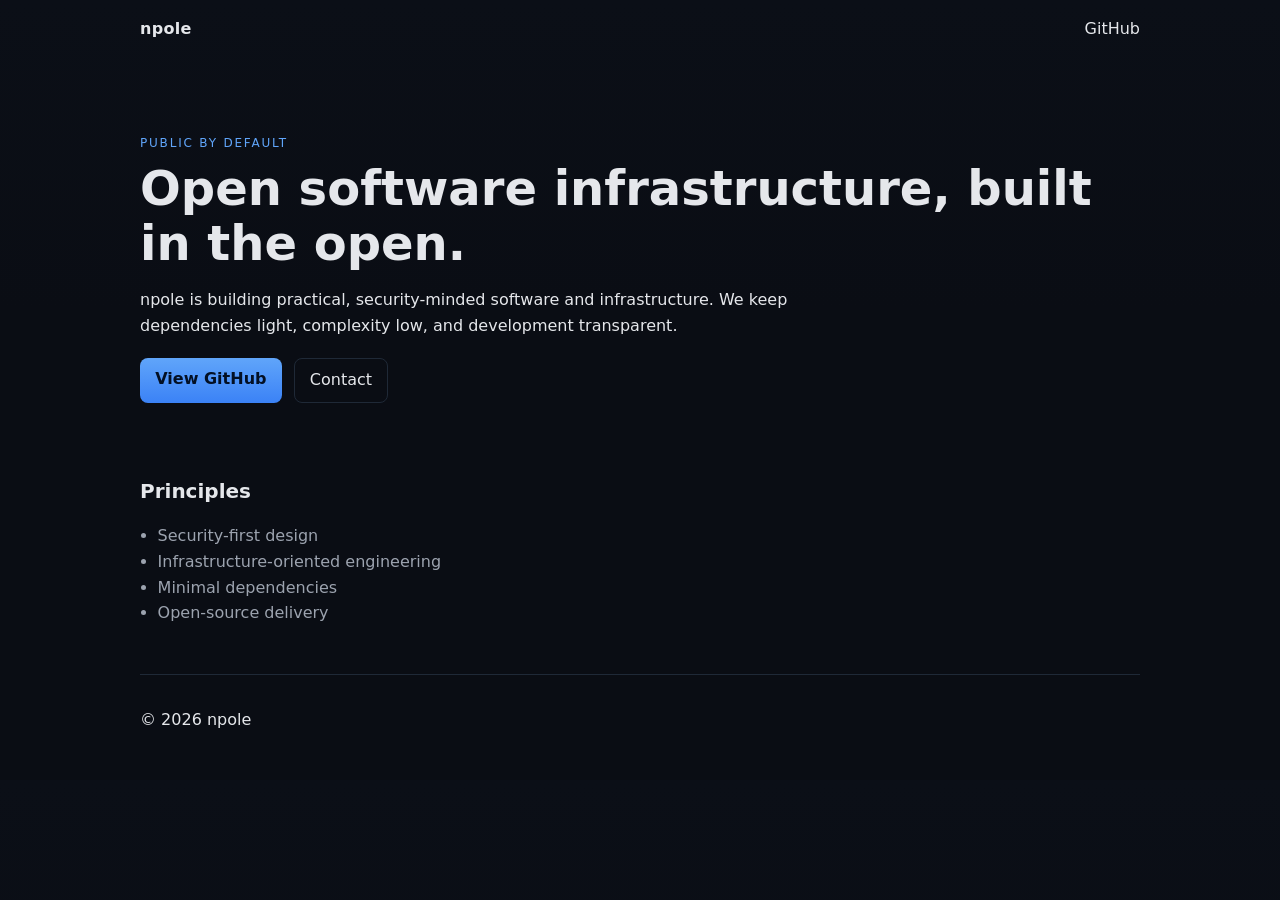
==== index.html @ 9dc5e3f5 "feat: scaffold minimal static npole landing page" ====
<!doctype html>
<html lang="en">
  <head>
    <meta charset="UTF-8" />
    <meta name="viewport" content="width=device-width, initial-scale=1.0" />
    <meta name="description" content="npole builds open-source software infrastructure." />
    <title>npole</title>
    <link rel="stylesheet" href="styles.css" />
  </head>
  <body>
    <header class="container">
      <nav>
        <a class="brand" href="#">npole</a>
        <a href="https://github.com/npole-org" target="_blank" rel="noreferrer">GitHub</a>
      </nav>
    </header>

    <main class="container">
      <section class="hero">
        <p class="eyebrow">public by default</p>
        <h1>Open software infrastructure, built in the open.</h1>
        <p>
          npole is building practical, security-minded software and infrastructure.
          We keep dependencies light, complexity low, and development transparent.
        </p>
        <div class="actions">
          <a class="btn primary" href="https://github.com/npole-org" target="_blank" rel="noreferrer">View GitHub</a>
          <a class="btn" href="mailto:hello@npole.org">Contact</a>
        </div>
      </section>

      <section>
        <h2>Principles</h2>
        <ul>
          <li>Security-first design</li>
          <li>Infrastructure-oriented engineering</li>
          <li>Minimal dependencies</li>
          <li>Open-source delivery</li>
        </ul>
      </section>
    </main>

    <footer class="container footer">
      <p>© <span id="year"></span> npole</p>
    </footer>

    <script src="script.js" defer></script>
  </body>
</html>
---- styles.css ----
:root {
  --bg: #0b0f17;
  --panel: #111827;
  --text: #e5e7eb;
  --muted: #9ca3af;
  --accent: #60a5fa;
  --accent-2: #3b82f6;
  --border: #1f2937;
}

* { box-sizing: border-box; }
html, body { margin: 0; padding: 0; }
body {
  font-family: Inter, system-ui, -apple-system, Segoe UI, Roboto, sans-serif;
  background: linear-gradient(180deg, var(--bg), #0a0d14 40%);
  color: var(--text);
  line-height: 1.6;
}

.container {
  width: min(1000px, 92vw);
  margin: 0 auto;
}

nav {
  display: flex;
  justify-content: space-between;
  padding: 1rem 0;
}

.brand {
  font-weight: 700;
  letter-spacing: 0.3px;
}

a { color: var(--text); text-decoration: none; }
a:hover { color: var(--accent); }

.hero {
  padding: 4rem 0 2rem;
}

.eyebrow {
  color: var(--accent);
  text-transform: uppercase;
  letter-spacing: 1.8px;
  font-size: 0.75rem;
  margin-bottom: 0.5rem;
}

h1 {
  margin: 0 0 1rem;
  font-size: clamp(2rem, 5vw, 3rem);
  line-height: 1.15;
}

h2 {
  margin-top: 2.5rem;
  font-size: 1.25rem;
}

p { color: var(--text); max-width: 70ch; }

ul { padding-left: 1.1rem; color: var(--muted); }

.actions {
  display: flex;
  gap: 0.75rem;
  margin-top: 1.2rem;
}

.btn {
  border: 1px solid var(--border);
  padding: 0.55rem 0.95rem;
  border-radius: 0.5rem;
  background: transparent;
}

.btn.primary {
  background: linear-gradient(180deg, var(--accent), var(--accent-2));
  color: #031024;
  border: none;
  font-weight: 600;
}

.footer {
  color: var(--muted);
  border-top: 1px solid var(--border);
  margin-top: 3rem;
  padding: 1rem 0 2rem;
}
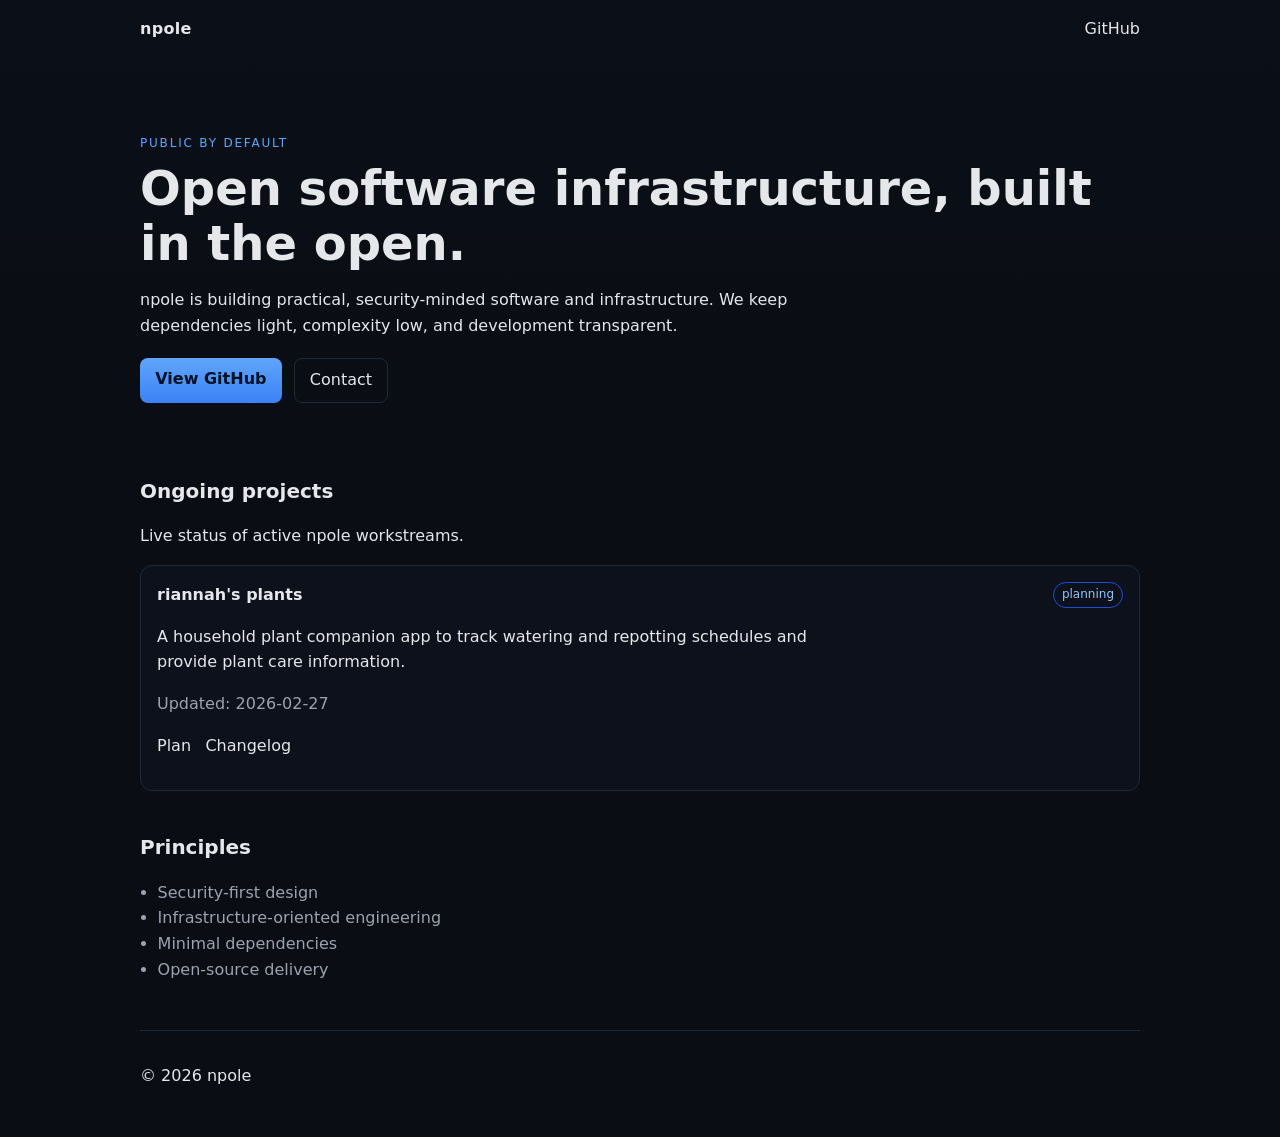
==== commit 62f33355: "feat: add ongoing projects status section with riannah's plants docs" ====
--- a/index.html
+++ b/index.html
@@ -29,6 +29,13 @@
         </div>
       </section>
 
+
+      <section>
+        <h2>Ongoing projects</h2>
+        <p>Live status of active npole workstreams.</p>
+        <div id="projects-list" class="project-grid" aria-live="polite"></div>
+      </section>
+
       <section>
         <h2>Principles</h2>
         <ul>
--- a/styles.css
+++ b/styles.css
@@ -89,3 +89,74 @@
   margin-top: 3rem;
   padding: 1rem 0 2rem;
 }
+
+.project-grid {
+  display: grid;
+  grid-template-columns: repeat(auto-fit, minmax(260px, 1fr));
+  gap: 1rem;
+  margin-top: 1rem;
+}
+
+.project-card {
+  border: 1px solid var(--border);
+  background: rgba(17, 24, 39, 0.45);
+  padding: 1rem;
+  border-radius: 0.75rem;
+}
+
+.project-card header {
+  display: flex;
+  align-items: center;
+  justify-content: space-between;
+  gap: 0.75rem;
+}
+
+.project-card h3 {
+  margin: 0;
+  font-size: 1rem;
+}
+
+.project-links {
+  display: flex;
+  gap: 0.9rem;
+}
+
+.status {
+  display: inline-block;
+  padding: 0.15rem 0.5rem;
+  border-radius: 999px;
+  font-size: 0.75rem;
+  border: 1px solid var(--border);
+}
+
+.status-planning {
+  color: #93c5fd;
+  border-color: #1d4ed8;
+}
+
+.status-in-progress {
+  color: #86efac;
+  border-color: #15803d;
+}
+
+.status-blocked {
+  color: #fca5a5;
+  border-color: #b91c1c;
+}
+
+.status-done {
+  color: #a7f3d0;
+  border-color: #047857;
+}
+
+.status-unknown {
+  color: var(--muted);
+}
+
+.muted {
+  color: var(--muted);
+}
+
+.project-page {
+  padding: 2rem 0 3rem;
+}
